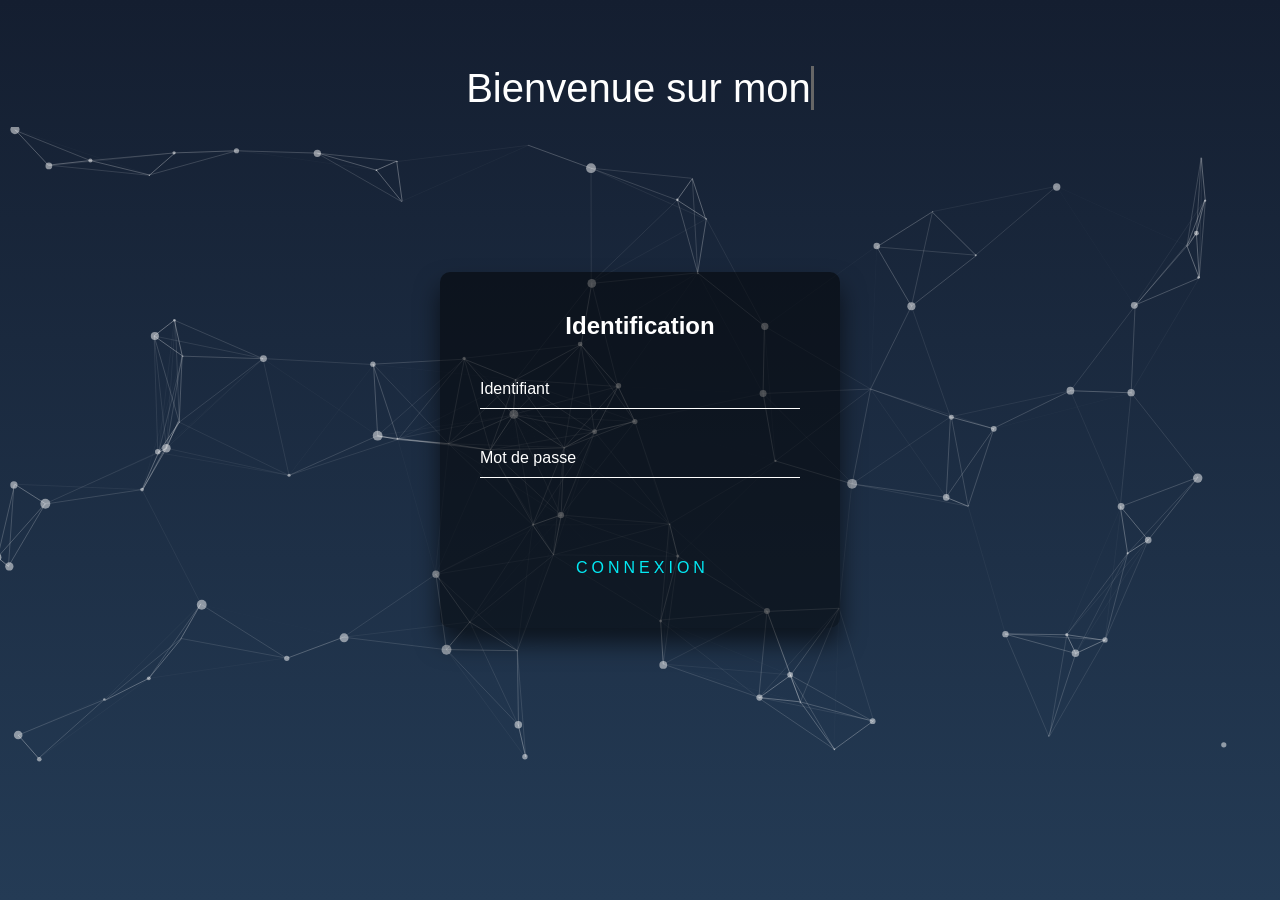
==== index.html @ 303229c2 "first commit" ====
<!DOCTYPE html>
<html lang="en">
<head>
  <meta charset="UTF-8">
  <title>Identification</title>

  <link rel="stylesheet" type="text/css" href="portfolio/css/login.css">
  <script src="login.js"></script>
    <link rel="icon" href="portfolio/img/logo/person-fill-lock.svg" type="image/svg+xml">
</head>

<body>

<header>
    <h1>Bienvenue
      <span
              class="txt-rotate"
              data-period="2000"
              data-rotate='[ "sur mon Portfolio." ]'></span>
    </h1>
</header>


  <div id="particles-js">
    <script src="particles.js-master/particles.js"></script>
    <script src="particles.js-master/app.js"></script>
  </div>


<div class="login-box">
  <h2>Identification</h2>
  <form onsubmit="return validateForm(event)">
    <div class="user-box">
      <input type="text" id="username" name="" required="">
      <label>Identifiant</label>
    </div>
    <div class="user-box">
      <input type="password" id="password" name="" required="">
      <label>Mot de passe</label>
    </div>
    <div style="display: flex; justify-content: center;">
      <a href="#">
        <button style=" background-color: transparent;  border: none;" type="submit" class="login-button">
          <span></span>
          <span></span>
          <span></span>
          <span></span>
          Connexion
        </button>
      </a>
    </div>


    <p class="error-message" id="error-msg"></p>
  </form>
</div>

</body>
</html>
---- portfolio/css/login.css ----
html {
    height: 100%;
}
body {
    margin:0;
    padding:0;
    font-family: sans-serif;
    background: linear-gradient(#141e30, #243b55);
    overflow-y: hidden;
}

.login-box {
    position: absolute;
    top: 50%;
    left: 50%;
    width: 400px;
    padding: 40px;
    transform: translate(-50%, -50%);
    background: rgba(0,0,0,.5);
    box-sizing: border-box;
    box-shadow: 0 15px 25px rgba(0,0,0,.6);
    border-radius: 10px;
}

.login-box h2 {
    margin: 0 0 30px;
    padding: 0;
    color: #fff;
    text-align: center;
}

.login-box .user-box {
    position: relative;
}

.login-box .user-box input {
    width: 100%;
    padding: 10px 0;
    font-size: 16px;
    color: #fff;
    margin-bottom: 30px;
    border: none;
    border-bottom: 1px solid #fff;
    outline: none;
    background: transparent;
}
.login-box .user-box label {
    position: absolute;
    top:0;
    left: 0;
    padding: 10px 0;
    font-size: 16px;
    color: #fff;
    pointer-events: none;
    transition: .5s;
}

.login-box .user-box input:focus ~ label,
.login-box .user-box input:valid ~ label {
    top: -20px;
    left: 0;
    color: #03e9f4;
    font-size: 12px;
}

.login-box form a {
    position: relative;
    display: inline-block;

    color: #03e9f4;
    font-size: 16px;
    text-decoration: none;
    text-transform: uppercase;
    overflow: hidden;
    transition: .5s;
    margin-top: 40px;
    letter-spacing: 4px
}

.login-box a:hover {
    color: #fff;
    border-radius: 5px;
    box-shadow: 0 0 5px #03e9f4,
    0 0 25px #03e9f4,
    0 0 50px #03e9f4,
    0 0 100px #03e9f4;
}


.login-box a span {
    position: absolute;
    display: block;
}

.login-box a span:nth-child(1) {
    top: 0;
    left: -100%;
    width: 100%;
    height: 2px;
    background: linear-gradient(90deg, transparent, #03e9f4);
    animation: btn-anim1 1s linear infinite;
}

@keyframes btn-anim1 {
    0% {
        left: -100%;
    }
    50%,100% {
        left: 100%;
    }
}

.login-box a span:nth-child(2) {
    top: -100%;
    right: 0;
    width: 2px;
    height: 100%;
    background: linear-gradient(180deg, transparent, #03e9f4);
    animation: btn-anim2 1s linear infinite;
    animation-delay: .25s
}

@keyframes btn-anim2 {
    0% {
        top: -100%;
    }
    50%,100% {
        top: 100%;
    }
}

.login-box a span:nth-child(3) {
    bottom: 0;
    right: -100%;
    width: 100%;
    height: 2px;
    background: linear-gradient(270deg, transparent, #03e9f4);
    animation: btn-anim3 1s linear infinite;
    animation-delay: .5s
}

@keyframes btn-anim3 {
    0% {
        right: -100%;
    }
    50%,100% {
        right: 100%;
    }
}

.login-box a span:nth-child(4) {
    bottom: -100%;
    left: 0;
    width: 2px;
    height: 100%;
    background: linear-gradient(360deg, transparent, #03e9f4);
    animation: btn-anim4 1s linear infinite;
    animation-delay: .75s
}

@keyframes btn-anim4 {
    0% {
        bottom: -100%;
    }
    50%,100% {
        bottom: 100%;
    }
}

.login-button{
    color: #03e9f4;
    font-size: 16px;
    text-decoration: none;
    text-transform: uppercase;
    overflow: hidden;
    transition: .5s;
    letter-spacing: 4px;
    width: 140px;
    height: 40px;
   }

.error-message {
    display: none;
    color: red;
    margin-top: 10px;
}






h1 {
    font-weight: 200;
    margin: 0.4em 0;
    text-align: center;
    color: white;
    font-family: "aplle chancery", sans-serif;
    font-size: 2.5em;
    padding-top: 50px;
}
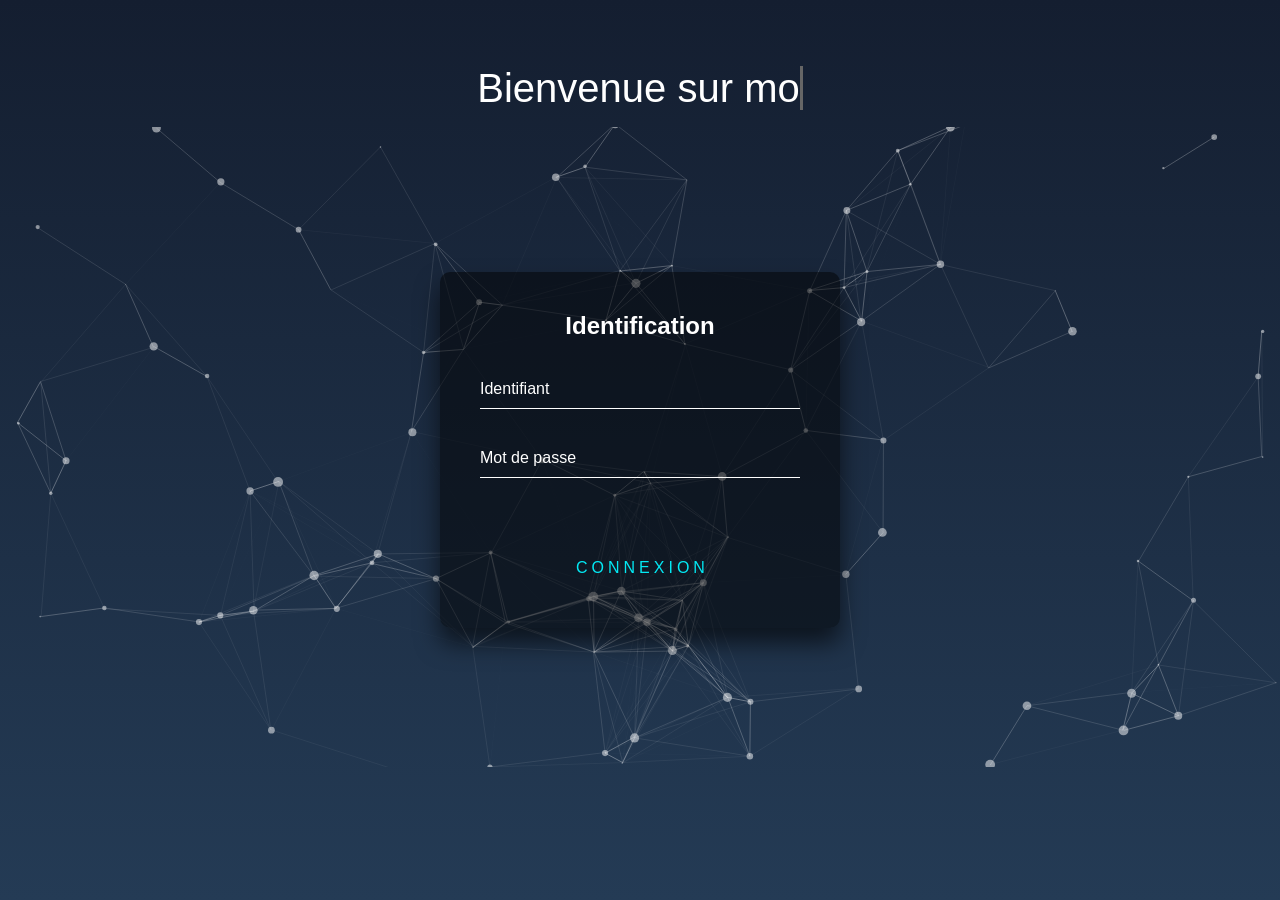
==== commit 662dde92: "first commit" ====
--- a/index.html
+++ b/index.html
@@ -49,8 +49,6 @@
         </button>
       </a>
     </div>
-
-
     <p class="error-message" id="error-msg"></p>
   </form>
 </div>
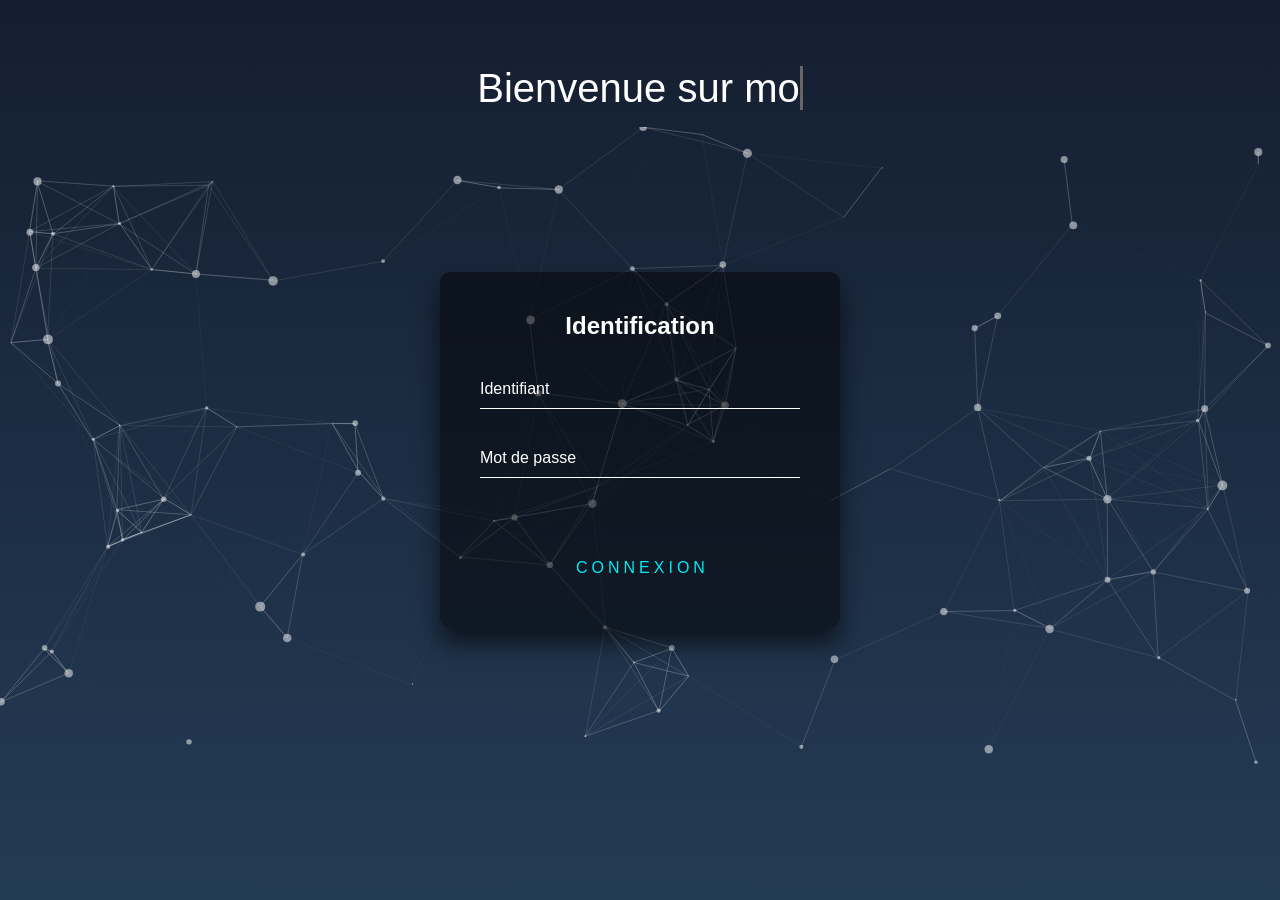
==== commit 6d13ab2c: "first commit" ====
--- a/index.html
+++ b/index.html
@@ -7,6 +7,13 @@
   <link rel="stylesheet" type="text/css" href="portfolio/css/login.css">
   <script src="login.js"></script>
     <link rel="icon" href="portfolio/img/logo/person-fill-lock.svg" type="image/svg+xml">
+
+  <script type="text/javascript">
+    document.addEventListener('contextmenu', function(e) {
+      e.preventDefault();
+    });
+  </script>
+
 </head>
 
 <body>
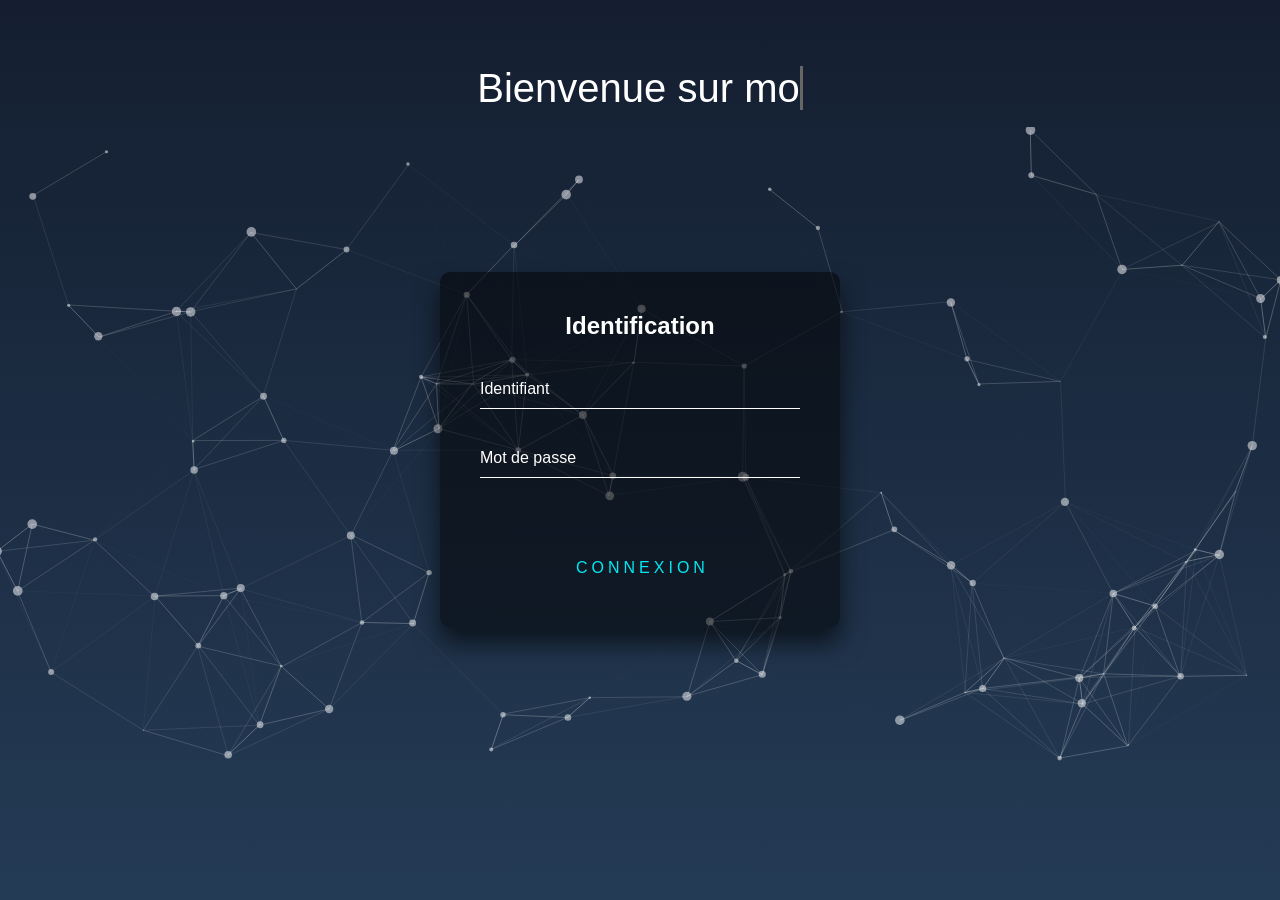
==== commit 36256432: "first commit" ====
--- a/index.html
+++ b/index.html
@@ -6,7 +6,7 @@
 
   <link rel="stylesheet" type="text/css" href="portfolio/css/login.css">
   <script src="login.js"></script>
-    <link rel="icon" href="portfolio/img/logo/person-fill-lock.svg" type="image/svg+xml">
+  <link rel="icon" href="portfolio/img/logo/person-fill-lock.svg" type="image/svg+xml">
 
   <script type="text/javascript">
     document.addEventListener('contextmenu', function(e) {
